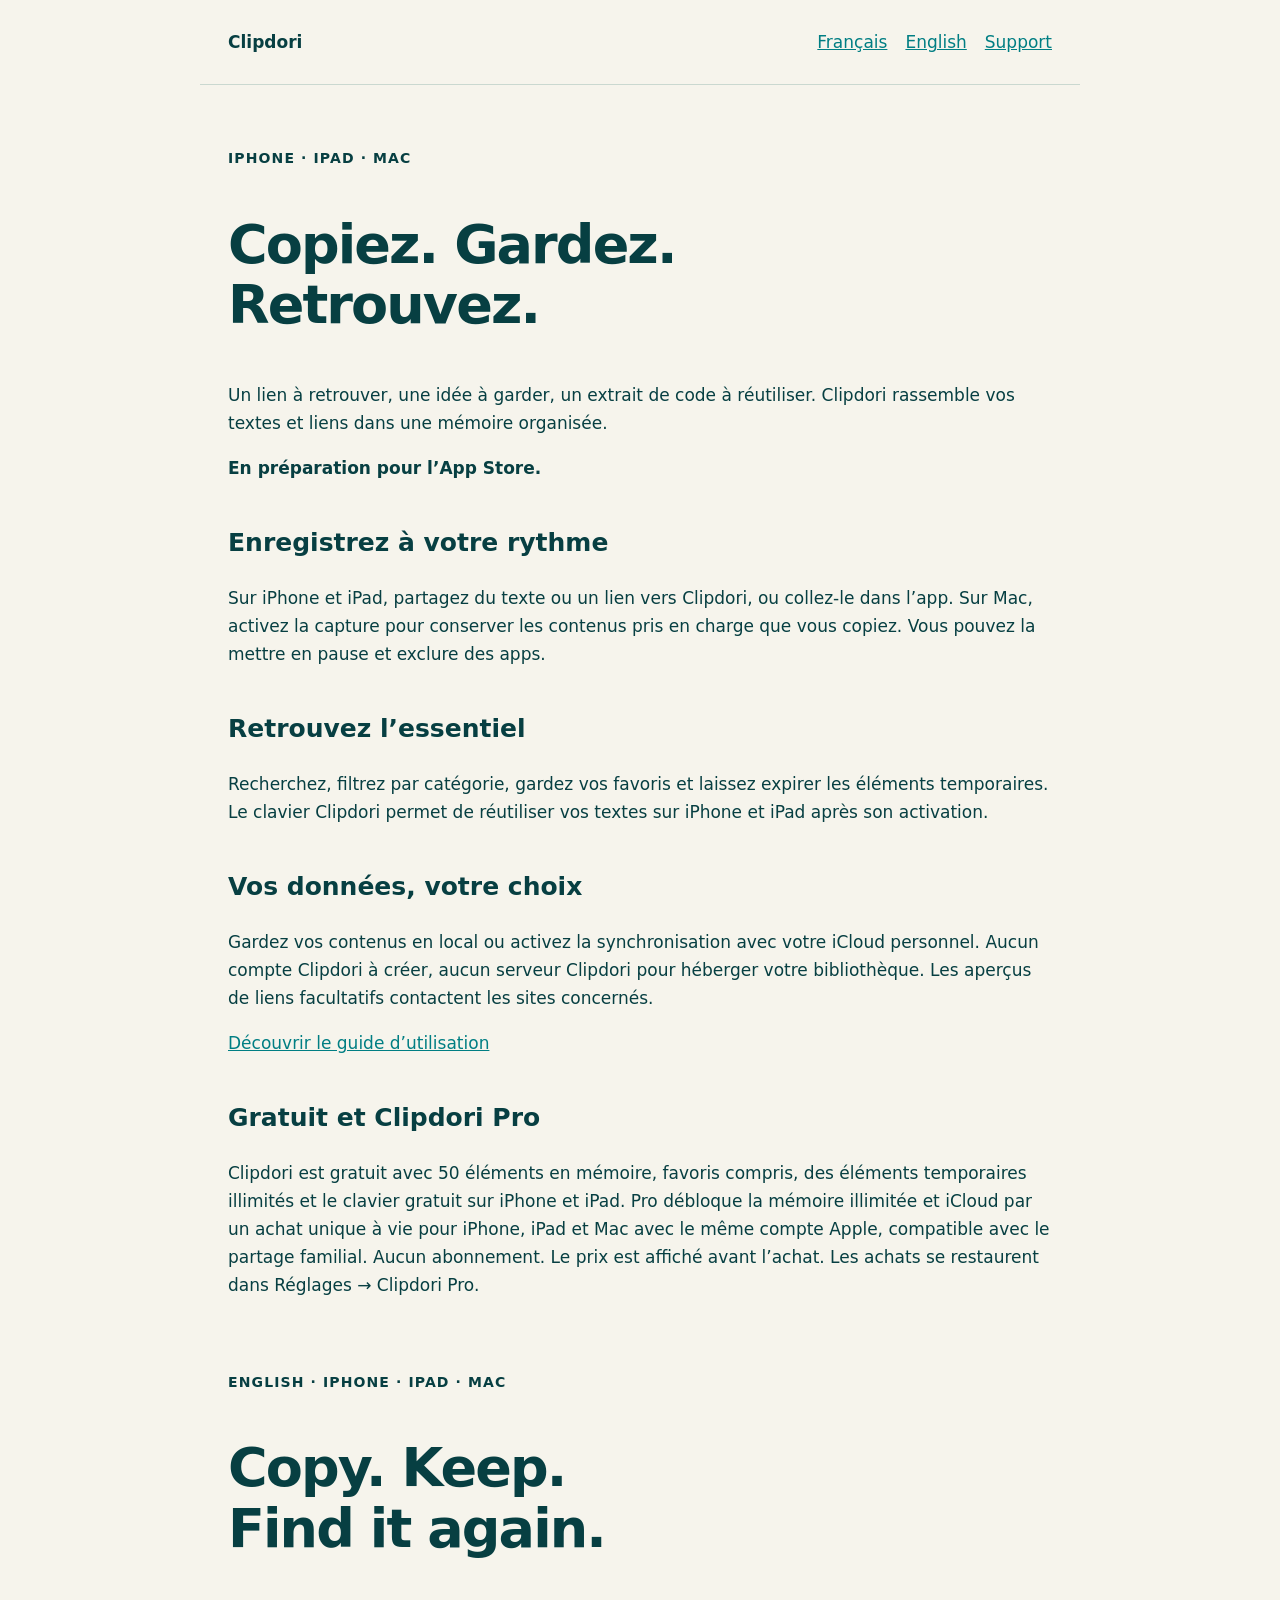
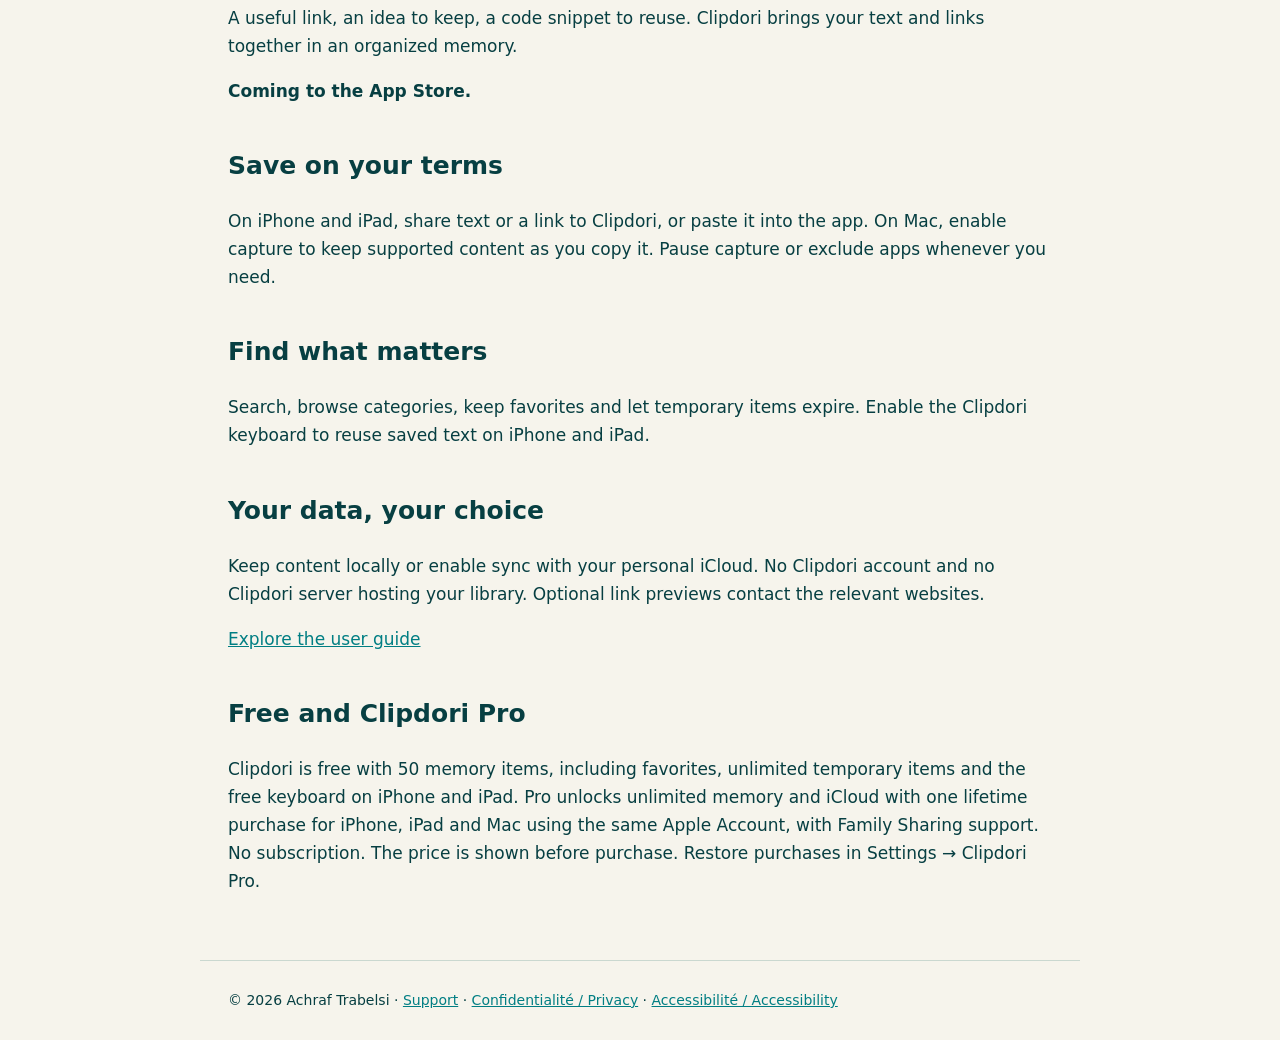
==== index.html @ 04839465 "Publish Clipdori website: home, support, privacy and accessibility pages" ====
<!doctype html>
<html lang="fr">
<meta charset="utf-8"><meta name="viewport" content="width=device-width,initial-scale=1">
<meta name="description" content="Clipdori : gardez vos textes, liens et extraits de code sur iPhone, iPad et Mac. Stockage local et synchronisation iCloud facultative.">
<title>Clipdori — Copiez. Gardez. Retrouvez.</title><link rel="stylesheet" href="style.css">
<header><strong>Clipdori</strong><nav><a href="#fr">Français</a><a href="#en">English</a><a href="support.html">Support</a></nav></header>
<main>
<article id="fr" lang="fr"><p class="language">iPhone · iPad · Mac</p><h1>Copiez. Gardez.<br>Retrouvez.</h1>
<p>Un lien à retrouver, une idée à garder, un extrait de code à réutiliser. Clipdori rassemble vos textes et liens dans une mémoire organisée.</p>
<p><strong>En préparation pour l’App Store.</strong></p>
<h2>Enregistrez à votre rythme</h2><p>Sur iPhone et iPad, partagez du texte ou un lien vers Clipdori, ou collez-le dans l’app. Sur Mac, activez la capture pour conserver les contenus pris en charge que vous copiez. Vous pouvez la mettre en pause et exclure des apps.</p>
<h2>Retrouvez l’essentiel</h2><p>Recherchez, filtrez par catégorie, gardez vos favoris et laissez expirer les éléments temporaires. Le clavier Clipdori permet de réutiliser vos textes sur iPhone et iPad après son activation.</p>
<h2>Vos données, votre choix</h2><p>Gardez vos contenus en local ou activez la synchronisation avec votre iCloud personnel. Aucun compte Clipdori à créer, aucun serveur Clipdori pour héberger votre bibliothèque. Les aperçus de liens facultatifs contactent les sites concernés.</p>
<p><a href="support.html#fr">Découvrir le guide d’utilisation</a></p><h2>Gratuit et Clipdori Pro</h2><p>Clipdori est gratuit avec 50 éléments en mémoire, favoris compris, des éléments temporaires illimités et le clavier gratuit sur iPhone et iPad. Pro débloque la mémoire illimitée et iCloud par un achat unique à vie pour iPhone, iPad et Mac avec le même compte Apple, compatible avec le partage familial. Aucun abonnement. Le prix est affiché avant l’achat. Les achats se restaurent dans Réglages → Clipdori Pro.</p>
</article>
<article id="en" lang="en"><p class="language">English · iPhone · iPad · Mac</p><h1>Copy. Keep.<br>Find it again.</h1>
<p>A useful link, an idea to keep, a code snippet to reuse. Clipdori brings your text and links together in an organized memory.</p><p><strong>Coming to the App Store.</strong></p>
<h2>Save on your terms</h2><p>On iPhone and iPad, share text or a link to Clipdori, or paste it into the app. On Mac, enable capture to keep supported content as you copy it. Pause capture or exclude apps whenever you need.</p>
<h2>Find what matters</h2><p>Search, browse categories, keep favorites and let temporary items expire. Enable the Clipdori keyboard to reuse saved text on iPhone and iPad.</p>
<h2>Your data, your choice</h2><p>Keep content locally or enable sync with your personal iCloud. No Clipdori account and no Clipdori server hosting your library. Optional link previews contact the relevant websites.</p><p><a href="support.html#en">Explore the user guide</a></p><h2>Free and Clipdori Pro</h2><p>Clipdori is free with 50 memory items, including favorites, unlimited temporary items and the free keyboard on iPhone and iPad. Pro unlocks unlimited memory and iCloud with one lifetime purchase for iPhone, iPad and Mac using the same Apple Account, with Family Sharing support. No subscription. The price is shown before purchase. Restore purchases in Settings → Clipdori Pro.</p>
</article>
</main><footer>© 2026 Achraf Trabelsi · <a href="support.html">Support</a> · <a href="privacy.html">Confidentialité / Privacy</a> · <a href="accessibility.html">Accessibilité / Accessibility</a></footer>
</html>
---- style.css ----
:root{color-scheme:light}*{box-sizing:border-box}body{margin:0;background:#f6f4ec;color:#073f42;font:17px/1.65 -apple-system,BlinkMacSystemFont,system-ui,sans-serif}main,header,footer{max-width:880px;margin:auto;padding:28px}header{display:flex;justify-content:space-between;gap:20px;border-bottom:1px solid #cad8d0}a{color:#007e83}nav{display:flex;gap:18px;flex-wrap:wrap}h1{font-size:clamp(32px,6vw,54px);line-height:1.12;letter-spacing:-.035em}h2{font-size:25px;margin-top:40px}h3{font-size:19px}article{padding:20px 0}aside{border-left:4px solid #d79b35;padding:16px;background:#fff1d5}footer{font-size:14px;border-top:1px solid #cad8d0}details{padding:18px 0;border-bottom:1px solid #cad8d0}summary{cursor:pointer;font-weight:600}code{overflow-wrap:anywhere}.language{font-size:14px;font-weight:600;letter-spacing:.08em;text-transform:uppercase}

a:focus-visible,summary:focus-visible{outline:3px solid #007e83;outline-offset:5px}a{overflow-wrap:anywhere}@media(max-width:520px){header{flex-direction:column}main,header,footer{padding:20px}}
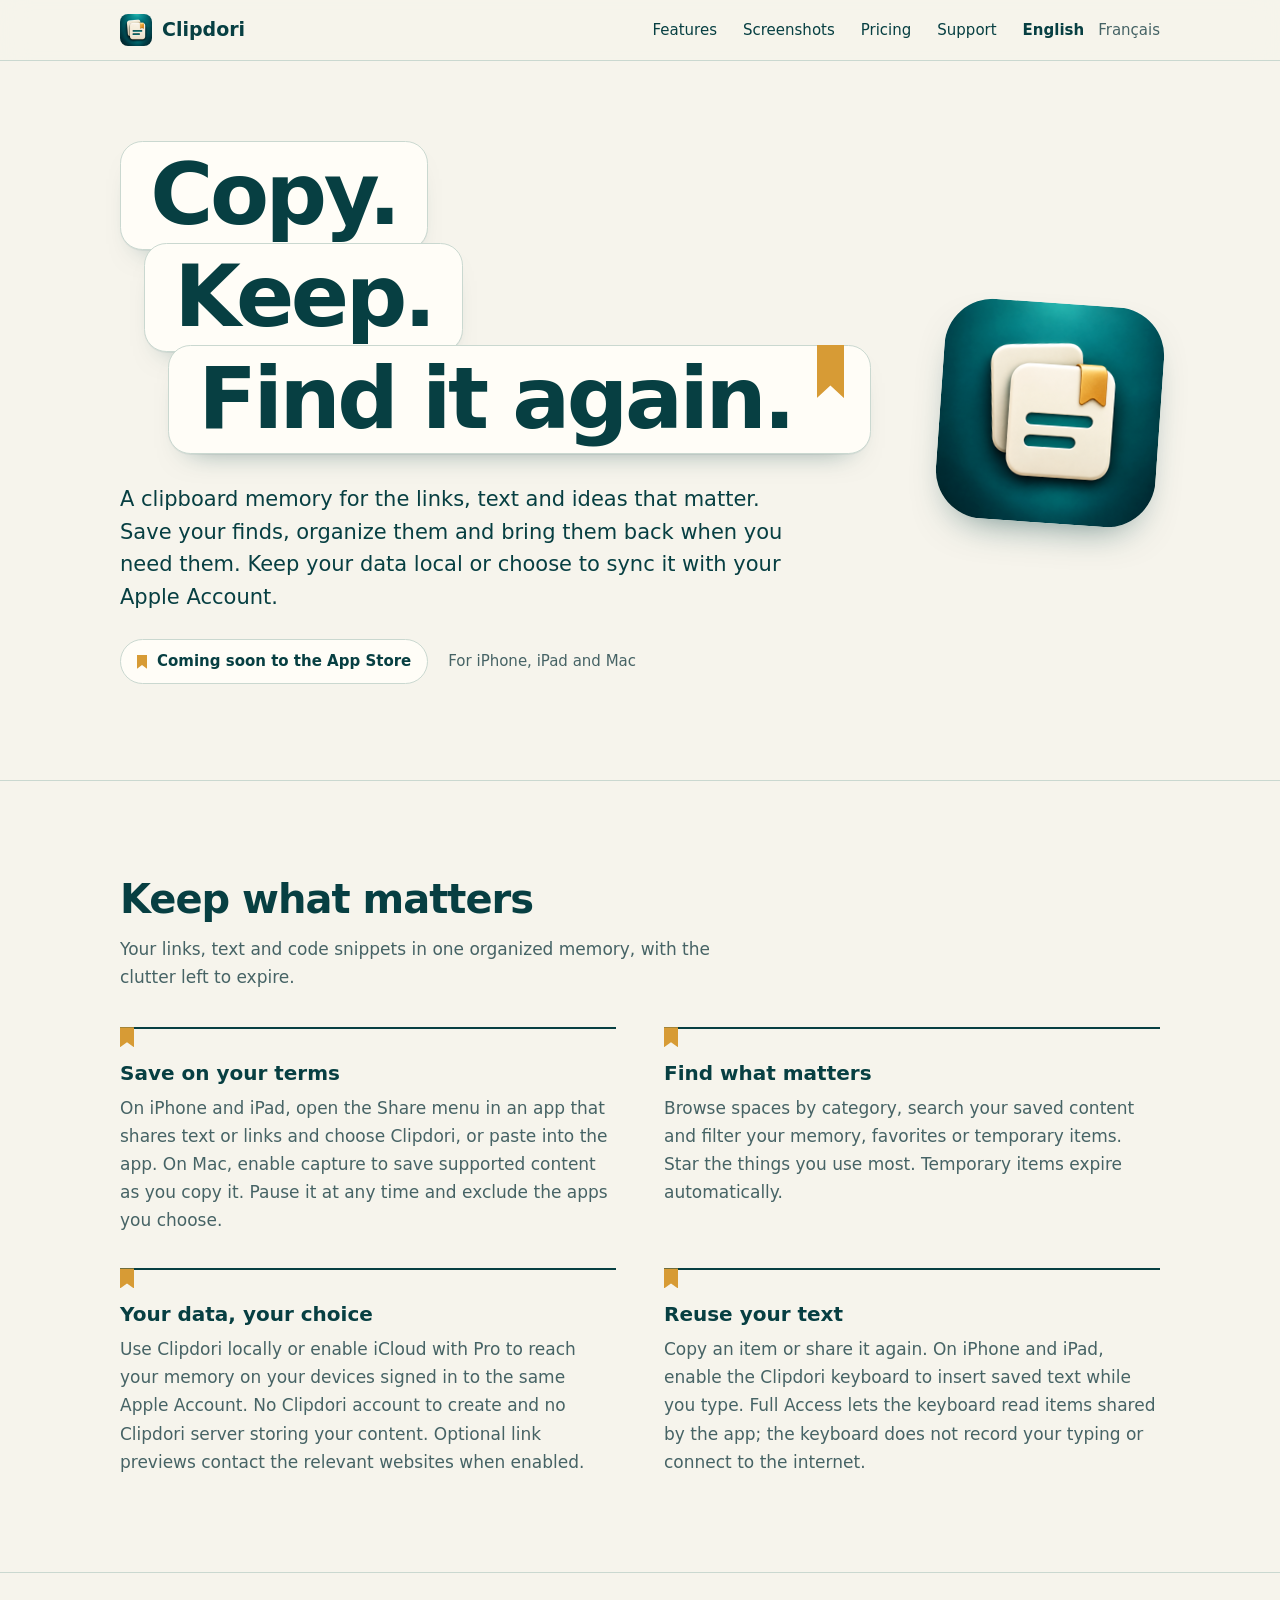
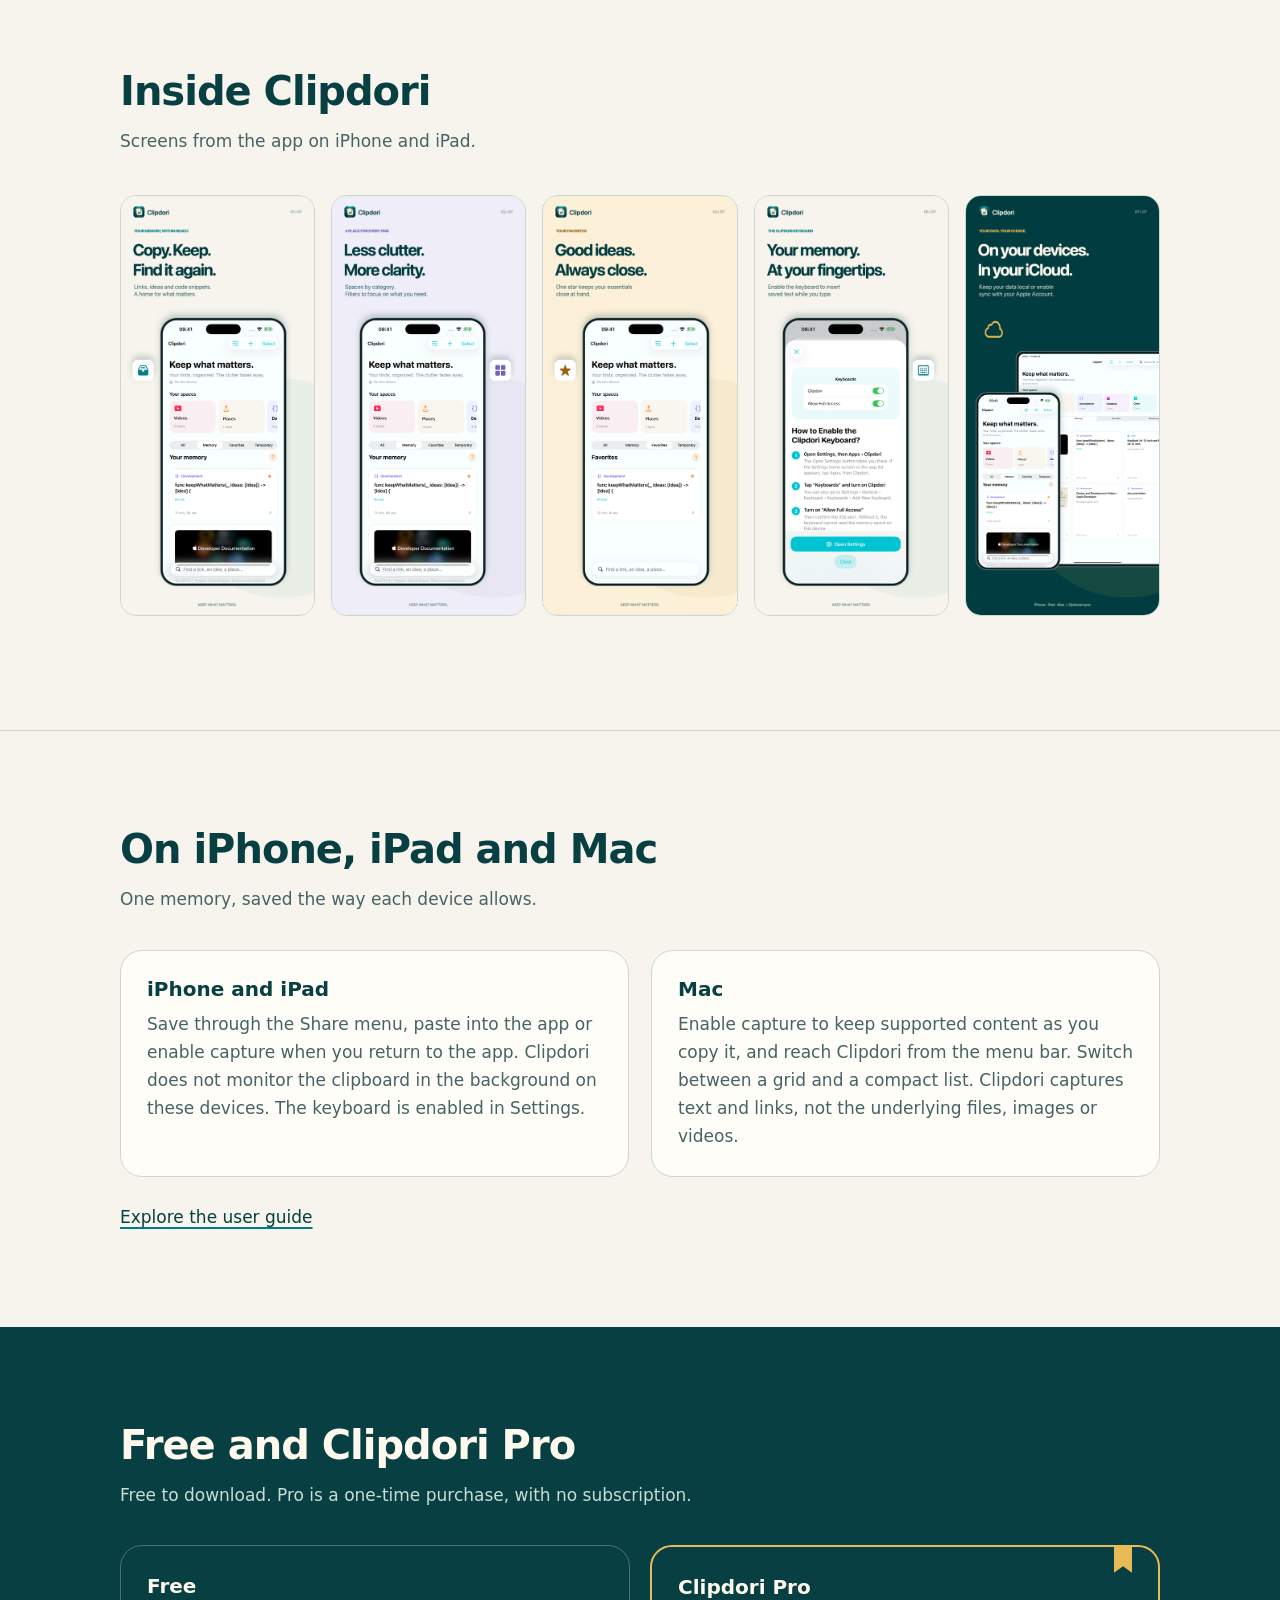
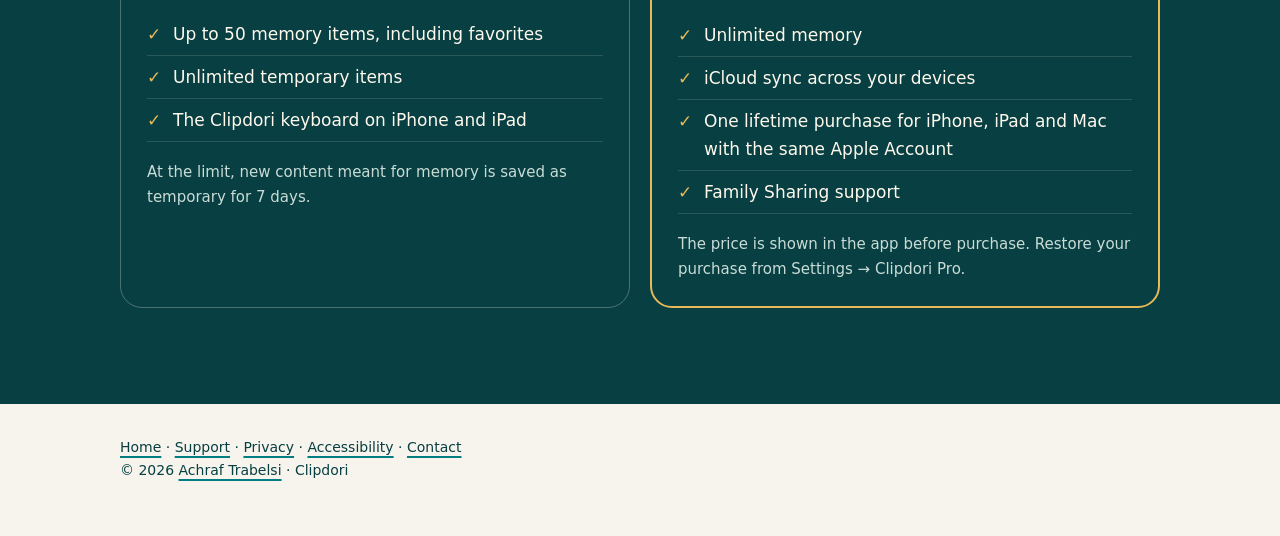
==== commit a02ed552: "feat: modern bilingual home page and shared footer Co-Authored-By: Claude Opus 5.5 <noreply@anthropi" ====
--- a/index.html
+++ b/index.html
@@ -1,23 +1,149 @@
 <!doctype html>
-<html lang="fr">
-<meta charset="utf-8"><meta name="viewport" content="width=device-width,initial-scale=1">
-<meta name="description" content="Clipdori : gardez vos textes, liens et extraits de code sur iPhone, iPad et Mac. Stockage local et synchronisation iCloud facultative.">
-<title>Clipdori — Copiez. Gardez. Retrouvez.</title><link rel="stylesheet" href="style.css">
-<header><strong>Clipdori</strong><nav><a href="#fr">Français</a><a href="#en">English</a><a href="support.html">Support</a></nav></header>
-<main>
-<article id="fr" lang="fr"><p class="language">iPhone · iPad · Mac</p><h1>Copiez. Gardez.<br>Retrouvez.</h1>
-<p>Un lien à retrouver, une idée à garder, un extrait de code à réutiliser. Clipdori rassemble vos textes et liens dans une mémoire organisée.</p>
-<p><strong>En préparation pour l’App Store.</strong></p>
-<h2>Enregistrez à votre rythme</h2><p>Sur iPhone et iPad, partagez du texte ou un lien vers Clipdori, ou collez-le dans l’app. Sur Mac, activez la capture pour conserver les contenus pris en charge que vous copiez. Vous pouvez la mettre en pause et exclure des apps.</p>
-<h2>Retrouvez l’essentiel</h2><p>Recherchez, filtrez par catégorie, gardez vos favoris et laissez expirer les éléments temporaires. Le clavier Clipdori permet de réutiliser vos textes sur iPhone et iPad après son activation.</p>
-<h2>Vos données, votre choix</h2><p>Gardez vos contenus en local ou activez la synchronisation avec votre iCloud personnel. Aucun compte Clipdori à créer, aucun serveur Clipdori pour héberger votre bibliothèque. Les aperçus de liens facultatifs contactent les sites concernés.</p>
-<p><a href="support.html#fr">Découvrir le guide d’utilisation</a></p><h2>Gratuit et Clipdori Pro</h2><p>Clipdori est gratuit avec 50 éléments en mémoire, favoris compris, des éléments temporaires illimités et le clavier gratuit sur iPhone et iPad. Pro débloque la mémoire illimitée et iCloud par un achat unique à vie pour iPhone, iPad et Mac avec le même compte Apple, compatible avec le partage familial. Aucun abonnement. Le prix est affiché avant l’achat. Les achats se restaurent dans Réglages → Clipdori Pro.</p>
-</article>
-<article id="en" lang="en"><p class="language">English · iPhone · iPad · Mac</p><h1>Copy. Keep.<br>Find it again.</h1>
-<p>A useful link, an idea to keep, a code snippet to reuse. Clipdori brings your text and links together in an organized memory.</p><p><strong>Coming to the App Store.</strong></p>
-<h2>Save on your terms</h2><p>On iPhone and iPad, share text or a link to Clipdori, or paste it into the app. On Mac, enable capture to keep supported content as you copy it. Pause capture or exclude apps whenever you need.</p>
-<h2>Find what matters</h2><p>Search, browse categories, keep favorites and let temporary items expire. Enable the Clipdori keyboard to reuse saved text on iPhone and iPad.</p>
-<h2>Your data, your choice</h2><p>Keep content locally or enable sync with your personal iCloud. No Clipdori account and no Clipdori server hosting your library. Optional link previews contact the relevant websites.</p><p><a href="support.html#en">Explore the user guide</a></p><h2>Free and Clipdori Pro</h2><p>Clipdori is free with 50 memory items, including favorites, unlimited temporary items and the free keyboard on iPhone and iPad. Pro unlocks unlimited memory and iCloud with one lifetime purchase for iPhone, iPad and Mac using the same Apple Account, with Family Sharing support. No subscription. The price is shown before purchase. Restore purchases in Settings → Clipdori Pro.</p>
-</article>
-</main><footer>© 2026 Achraf Trabelsi · <a href="support.html">Support</a> · <a href="privacy.html">Confidentialité / Privacy</a> · <a href="accessibility.html">Accessibilité / Accessibility</a></footer>
+<html lang="en">
+<head>
+<meta charset="utf-8">
+<meta name="viewport" content="width=device-width,initial-scale=1">
+<title>Clipdori — Copy. Keep. Find it again.</title>
+<meta name="description" content="Clipdori keeps your text, links and code snippets on iPhone, iPad and Mac. Stored on your device, with optional iCloud sync. Coming soon to the App Store.">
+<meta property="og:title" content="Clipdori — Copy. Keep. Find it again.">
+<meta property="og:description" content="A clipboard memory for the links, text and ideas that matter, on iPhone, iPad and Mac.">
+<meta property="og:type" content="website">
+<meta property="og:image" content="https://trabelsiachraf.com/clipdori-site/assets/icon.png">
+<link rel="canonical" href="https://trabelsiachraf.com/clipdori-site/">
+<link rel="alternate" hreflang="en" href="https://trabelsiachraf.com/clipdori-site/">
+<link rel="alternate" hreflang="fr" href="https://trabelsiachraf.com/clipdori-site/fr/">
+<link rel="alternate" hreflang="x-default" href="https://trabelsiachraf.com/clipdori-site/">
+<link rel="icon" type="image/png" href="assets/icon.png">
+<link rel="apple-touch-icon" href="assets/icon.png">
+<link rel="stylesheet" href="style.css">
+</head>
+<body class="home">
+<a class="skip" href="#main">Skip to content</a>
+
+<header class="topbar">
+  <div class="wrap bar">
+    <a class="brand" href="https://trabelsiachraf.com/clipdori-site/"><img src="assets/icon.png" alt="" width="32" height="32">Clipdori</a>
+    <nav class="sections" aria-label="Sections">
+      <a href="#features">Features</a>
+      <a href="#screenshots">Screenshots</a>
+      <a href="#pricing">Pricing</a>
+      <a href="https://trabelsiachraf.com/clipdori-site/support.html#en">Support</a>
+    </nav>
+    <nav class="lang" aria-label="Language">
+      <a href="https://trabelsiachraf.com/clipdori-site/" hreflang="en" lang="en" aria-current="page">English</a>
+      <a href="https://trabelsiachraf.com/clipdori-site/fr/" hreflang="fr" lang="fr">Français</a>
+    </nav>
+  </div>
+</header>
+
+<main id="main">
+<section class="hero">
+  <div class="wrap">
+    <img class="hero-icon" src="assets/icon.png" alt="Clipdori app icon" width="256" height="256">
+    <div>
+      <h1><span>Copy.</span> <span>Keep.</span> <span>Find it again.</span></h1>
+      <p class="lead">A clipboard memory for the links, text and ideas that matter. Save your finds, organize them and bring them back when you need them. Keep your data local or choose to sync it with your Apple Account.</p>
+      <div class="cta">
+        <p class="soon">Coming soon to the App Store</p>
+        <p class="devices">For iPhone, iPad and Mac</p>
+      </div>
+    </div>
+  </div>
+</section>
+
+<section class="band" id="features" aria-labelledby="features-title">
+  <div class="wrap">
+    <h2 id="features-title">Keep what matters</h2>
+    <p class="intro">Your links, text and code snippets in one organized memory, with the clutter left to expire.</p>
+    <ul class="features">
+      <li>
+        <h3>Save on your terms</h3>
+        <p>On iPhone and iPad, open the Share menu in an app that shares text or links and choose Clipdori, or paste into the app. On Mac, enable capture to save supported content as you copy it. Pause it at any time and exclude the apps you choose.</p>
+      </li>
+      <li>
+        <h3>Find what matters</h3>
+        <p>Browse spaces by category, search your saved content and filter your memory, favorites or temporary items. Star the things you use most. Temporary items expire automatically.</p>
+      </li>
+      <li>
+        <h3>Your data, your choice</h3>
+        <p>Use Clipdori locally or enable iCloud with Pro to reach your memory on your devices signed in to the same Apple Account. No Clipdori account to create and no Clipdori server storing your content. Optional link previews contact the relevant websites when enabled.</p>
+      </li>
+      <li>
+        <h3>Reuse your text</h3>
+        <p>Copy an item or share it again. On iPhone and iPad, enable the Clipdori keyboard to insert saved text while you type. Full Access lets the keyboard read items shared by the app; the keyboard does not record your typing or connect to the internet.</p>
+      </li>
+    </ul>
+  </div>
+</section>
+
+<section class="band" id="screenshots" aria-labelledby="screenshots-title">
+  <div class="wrap">
+    <h2 id="screenshots-title">Inside Clipdori</h2>
+    <p class="intro">Screens from the app on iPhone and iPad.</p>
+  </div>
+  <ul class="shots" tabindex="0" aria-label="Screenshots, scroll sideways">
+    <li><img src="assets/en/01-keep.png" width="480" height="1043" alt="“Copy. Keep. Find it again.” Clipdori on iPhone: your spaces by category and your memory with a saved code snippet."></li>
+    <li><img src="assets/en/02-organize.png" width="480" height="1043" loading="lazy" alt="“Less clutter. More clarity.” Spaces by category and the All, Memory, Favorites and Temporary filters."></li>
+    <li><img src="assets/en/03-favorites.png" width="480" height="1043" loading="lazy" alt="“Good ideas. Always close.” The Favorites filter showing a starred code snippet."></li>
+    <li><img src="assets/en/06-keyboard.png" width="480" height="1043" loading="lazy" alt="“Your memory. At your fingertips.” The in-app guide to enable the Clipdori keyboard in three steps."></li>
+    <li><img src="assets/en/07-icloud.png" width="480" height="1043" loading="lazy" alt="“On your devices. In your iCloud.” Clipdori on iPhone and iPad; keep your data local or enable sync with your Apple Account."></li>
+  </ul>
+</section>
+
+<section class="band" id="platforms" aria-labelledby="platforms-title">
+  <div class="wrap">
+    <h2 id="platforms-title">On iPhone, iPad and Mac</h2>
+    <p class="intro">One memory, saved the way each device allows.</p>
+    <div class="platforms">
+      <div class="platform">
+        <h3>iPhone and iPad</h3>
+        <p>Save through the Share menu, paste into the app or enable capture when you return to the app. Clipdori does not monitor the clipboard in the background on these devices. The keyboard is enabled in Settings.</p>
+      </div>
+      <div class="platform">
+        <h3>Mac</h3>
+        <p>Enable capture to keep supported content as you copy it, and reach Clipdori from the menu bar. Switch between a grid and a compact list. Clipdori captures text and links, not the underlying files, images or videos.</p>
+      </div>
+    </div>
+    <p class="guide"><a href="https://trabelsiachraf.com/clipdori-site/support.html#en">Explore the user guide</a></p>
+  </div>
+</section>
+
+<section class="band pricing" id="pricing" aria-labelledby="pricing-title">
+  <div class="wrap">
+    <h2 id="pricing-title">Free and Clipdori Pro</h2>
+    <p class="intro">Free to download. Pro is a one-time purchase, with no subscription.</p>
+    <div class="plans">
+      <div class="plan">
+        <h3>Free</h3>
+        <ul>
+          <li>Up to 50 memory items, including favorites</li>
+          <li>Unlimited temporary items</li>
+          <li>The Clipdori keyboard on iPhone and iPad</li>
+        </ul>
+        <p class="note">At the limit, new content meant for memory is saved as temporary for 7 days.</p>
+      </div>
+      <div class="plan pro">
+        <h3>Clipdori Pro</h3>
+        <ul>
+          <li>Unlimited memory</li>
+          <li>iCloud sync across your devices</li>
+          <li>One lifetime purchase for iPhone, iPad and Mac with the same Apple Account</li>
+          <li>Family Sharing support</li>
+        </ul>
+        <p class="note">The price is shown in the app before purchase. Restore your purchase from Settings → Clipdori Pro.</p>
+      </div>
+    </div>
+  </div>
+</section>
+</main>
+
+<footer class="site-footer">
+  <a href="https://trabelsiachraf.com/clipdori-site/">Home</a> ·
+  <a href="https://trabelsiachraf.com/clipdori-site/support.html">Support</a> ·
+  <a href="https://trabelsiachraf.com/clipdori-site/privacy.html">Privacy</a> ·
+  <a href="https://trabelsiachraf.com/clipdori-site/accessibility.html">Accessibility</a> ·
+  <a href="mailto:trabelsiachraf.devapps@gmail.com">Contact</a>
+  <p>© 2026 <a href="https://trabelsiachraf.com/">Achraf Trabelsi</a> · Clipdori</p>
+</footer>
+</body>
 </html>
--- a/style.css
+++ b/style.css
@@ -1,3 +1,98 @@
 :root{color-scheme:light}*{box-sizing:border-box}body{margin:0;background:#f6f4ec;color:#073f42;font:17px/1.65 -apple-system,BlinkMacSystemFont,system-ui,sans-serif}main,header,footer{max-width:880px;margin:auto;padding:28px}header{display:flex;justify-content:space-between;gap:20px;border-bottom:1px solid #cad8d0}a{color:#007e83}nav{display:flex;gap:18px;flex-wrap:wrap}h1{font-size:clamp(32px,6vw,54px);line-height:1.12;letter-spacing:-.035em}h2{font-size:25px;margin-top:40px}h3{font-size:19px}article{padding:20px 0}aside{border-left:4px solid #d79b35;padding:16px;background:#fff1d5}footer{font-size:14px;border-top:1px solid #cad8d0}details{padding:18px 0;border-bottom:1px solid #cad8d0}summary{cursor:pointer;font-weight:600}code{overflow-wrap:anywhere}.language{font-size:14px;font-weight:600;letter-spacing:.08em;text-transform:uppercase}
 
 a:focus-visible,summary:focus-visible{outline:3px solid #007e83;outline-offset:5px}a{overflow-wrap:anywhere}@media(max-width:520px){header{flex-direction:column}main,header,footer{padding:20px}}
+
+/* Shared footer (home and sub-pages) */
+.site-footer a{color:#073f42;text-decoration-color:#007e83;text-underline-offset:3px}
+.site-footer p{margin:10px 0 0}
+
+/* Home page (body.home) — palette: ivory #F6F4EC, ink #073F42, turquoise #007E83, gold #D79B35 */
+.home{--ivory:#f6f4ec;--paper:#fffdf7;--ink:#073f42;--teal:#007e83;--gold:#d79b35;--gold-lit:#e8b957;--cream:#fff9ed;--muted:#466365;--line:#cad8d0;--round:ui-rounded,"SF Pro Rounded",-apple-system,BlinkMacSystemFont,system-ui,sans-serif}
+.home a{color:var(--ink);text-decoration-color:var(--teal);text-decoration-thickness:2px;text-underline-offset:4px}
+.home .wrap{max-width:1080px;margin:0 auto;padding:0 20px}
+.home .skip{position:absolute;left:12px;top:-60px;z-index:20;background:var(--ink);color:var(--cream);padding:10px 16px;border-radius:10px}
+.home .skip:focus{top:12px}
+.home h1,.home h2,.home h3{font-family:var(--round);color:var(--ink)}
+.home h2{font-size:clamp(28px,5vw,40px);line-height:1.1;letter-spacing:-.025em;margin:0 0 14px}
+.home h3{font-size:20px;line-height:1.25;margin:0 0 8px}
+.home p{margin:0 0 14px}
+.home .intro{color:var(--muted);max-width:36em;margin-bottom:36px}
+
+/* Header */
+.home .topbar{position:sticky;top:0;z-index:10;display:block;max-width:none;margin:0;padding:0;border-bottom:1px solid var(--line);background:rgba(246,244,236,.9);-webkit-backdrop-filter:saturate(160%) blur(14px);backdrop-filter:saturate(160%) blur(14px)}
+.home .bar{display:flex;align-items:center;justify-content:space-between;gap:16px;height:60px}
+.home .brand{display:flex;align-items:center;gap:10px;font-family:var(--round);font-weight:700;font-size:19px;text-decoration:none}
+.home .brand img{border-radius:8px}
+.home .sections{display:none;gap:26px;font-size:15px}
+.home .sections a,.home .lang a{text-decoration:none}
+.home .sections a:hover,.home .lang a:hover{text-decoration:underline}
+.home .lang{display:flex;gap:14px;font-size:15px}
+.home .lang a{color:var(--muted)}
+.home .lang a[aria-current]{color:var(--ink);font-weight:700}
+@media(min-width:760px){.home .sections{display:flex;margin-inline-start:auto;margin-inline-end:10px}}
+
+/* Hero: the headline as stacked clipboard cards, the last one bookmarked in gold like the icon */
+.home main{max-width:none;margin:0;padding:0}
+.home .hero{padding:48px 0 64px}
+.home .hero .wrap{display:grid;gap:28px;align-items:center}
+.home .hero-icon{width:72px;height:72px;border-radius:22%;box-shadow:0 18px 40px -22px rgba(7,63,66,.7)}
+.home h1{font-size:clamp(38px,10.5vw,86px);line-height:1;letter-spacing:-.04em;font-weight:800;margin:0 0 30px}
+.home h1 span{display:block;width:max-content;max-width:100%;position:relative;background:var(--paper);border:1px solid var(--line);border-radius:.26em;padding:.1em .34em .14em;box-shadow:0 1px 0 rgba(7,63,66,.06),0 16px 30px -22px rgba(7,63,66,.55);animation:settle .5s cubic-bezier(.2,.8,.2,1) both}
+.home h1 span+span{margin-top:-.08em}
+.home h1 span:nth-child(2){margin-inline-start:.28em;animation-delay:.09s}
+.home h1 span:nth-child(3){margin-inline-start:.56em;padding-inline-end:.9em;animation-delay:.18s}
+.home h1 span:nth-child(3)::after{content:"";position:absolute;top:-1px;inset-inline-end:.3em;width:.32em;height:.62em;background:var(--gold);clip-path:polygon(0 0,100% 0,100% 100%,50% 76%,0 100%)}
+@keyframes settle{from{opacity:0;transform:translateY(-14px) rotate(-1.5deg)}to{opacity:1;transform:none}}
+@media(prefers-reduced-motion:reduce){.home h1 span{animation:none}}
+.home .lead{font-size:clamp(18px,2.2vw,21px);line-height:1.55;max-width:32em;margin-bottom:26px}
+.home .cta{display:flex;flex-wrap:wrap;align-items:center;gap:12px 20px}
+.home .soon{display:inline-flex;align-items:center;gap:10px;margin:0;padding:9px 16px;border-radius:999px;background:var(--paper);border:1px solid var(--line);font-weight:650;font-size:15px}
+.home .soon::before{content:"";width:10px;height:14px;background:var(--gold);clip-path:polygon(0 0,100% 0,100% 100%,50% 74%,0 100%)}
+.home .devices{margin:0;color:var(--muted);font-size:15px}
+@media(min-width:860px){
+  .home .hero{padding:80px 0 96px}
+  .home .hero .wrap{grid-template-columns:1fr auto;gap:56px}
+  .home .hero-icon{order:2;width:220px;height:220px;transform:rotate(4deg)}
+}
+
+/* Features */
+.home .band{padding:64px 0;border-top:1px solid var(--line)}
+.home .features{list-style:none;margin:0;padding:0;display:grid;gap:34px 48px}
+.home .features li{position:relative;padding-top:22px;border-top:2px solid var(--ink)}
+.home .features li::before{content:"";position:absolute;top:-2px;inset-inline-start:0;width:14px;height:20px;background:var(--gold);clip-path:polygon(0 0,100% 0,100% 100%,50% 76%,0 100%)}
+.home .features h3{margin-top:10px}
+.home .features p{color:var(--muted);margin:0}
+@media(min-width:720px){.home .features{grid-template-columns:1fr 1fr}.home .band{padding:96px 0}}
+
+/* Screenshot strip */
+.home .shots{list-style:none;margin:0;padding:4px 20px 18px;display:flex;gap:16px;overflow-x:auto;scroll-snap-type:x mandatory;scroll-padding-inline:20px;max-width:1080px;margin-inline:auto}
+.home .shots li{flex:0 0 min(64vw,220px);scroll-snap-align:start}
+.home .shots img{display:block;width:100%;height:auto;border-radius:16px;border:1px solid var(--line)}
+.home .shots:focus-visible{outline:3px solid var(--teal);outline-offset:2px;border-radius:12px}
+@media(min-width:1100px){.home .shots{overflow:visible}.home .shots li{flex:1 1 0}}
+
+/* Platforms */
+.home .platforms{display:grid;gap:22px}
+.home .platform{background:var(--paper);border:1px solid var(--line);border-radius:22px;padding:26px}
+.home .platform p{color:var(--muted);margin:0}
+.home .guide{margin:26px 0 0}
+@media(min-width:720px){.home .platforms{grid-template-columns:1fr 1fr}}
+
+/* Pricing on ink */
+.home .pricing{background:var(--ink);color:var(--cream);border-top:0}
+.home .pricing h2,.home .pricing h3{color:var(--cream)}
+.home .pricing .intro{color:#c9dcd6}
+.home .plans{display:grid;gap:20px}
+.home .plan{position:relative;border:1px solid rgba(255,249,237,.28);border-radius:22px;padding:28px 26px 24px}
+.home .plan.pro{border:2px solid var(--gold-lit)}
+.home .plan.pro::after{content:"";position:absolute;top:-2px;inset-inline-end:26px;width:18px;height:28px;background:var(--gold-lit);clip-path:polygon(0 0,100% 0,100% 100%,50% 76%,0 100%)}
+.home .plan ul{list-style:none;margin:14px 0 18px;padding:0}
+.home .plan li{position:relative;padding:7px 0;padding-inline-start:26px;border-bottom:1px solid rgba(255,249,237,.14)}
+.home .plan li::before{content:"✓";position:absolute;inset-inline-start:0;color:var(--gold-lit);font-weight:700}
+.home .plan .note{color:#c9dcd6;font-size:15px;margin:0}
+.home .pricing a{color:var(--cream);text-decoration-color:var(--gold-lit)}
+.home .pricing a:focus-visible{outline-color:var(--gold-lit)}
+@media(min-width:720px){.home .plans{grid-template-columns:1fr 1fr}}
+
+/* Footer on the home page */
+.home .site-footer{max-width:1080px;padding:32px 20px 40px;border-top:0}
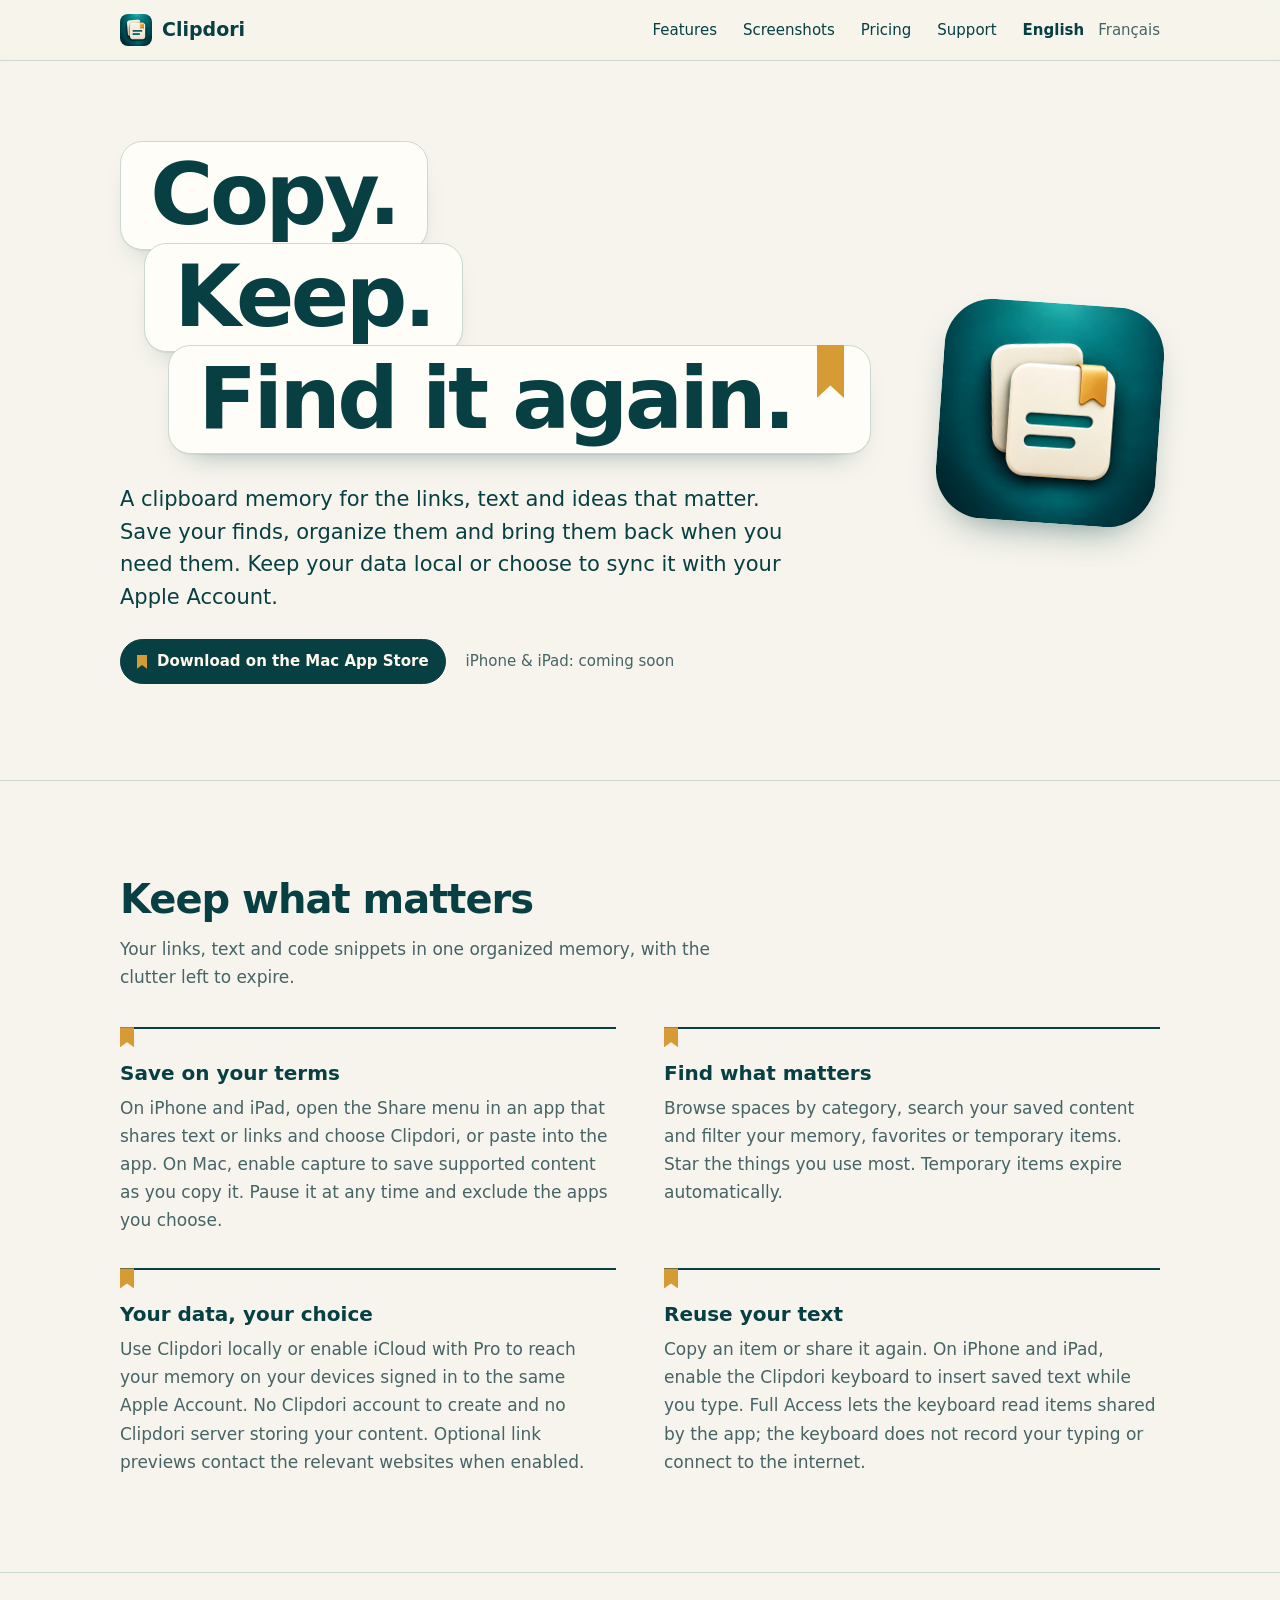
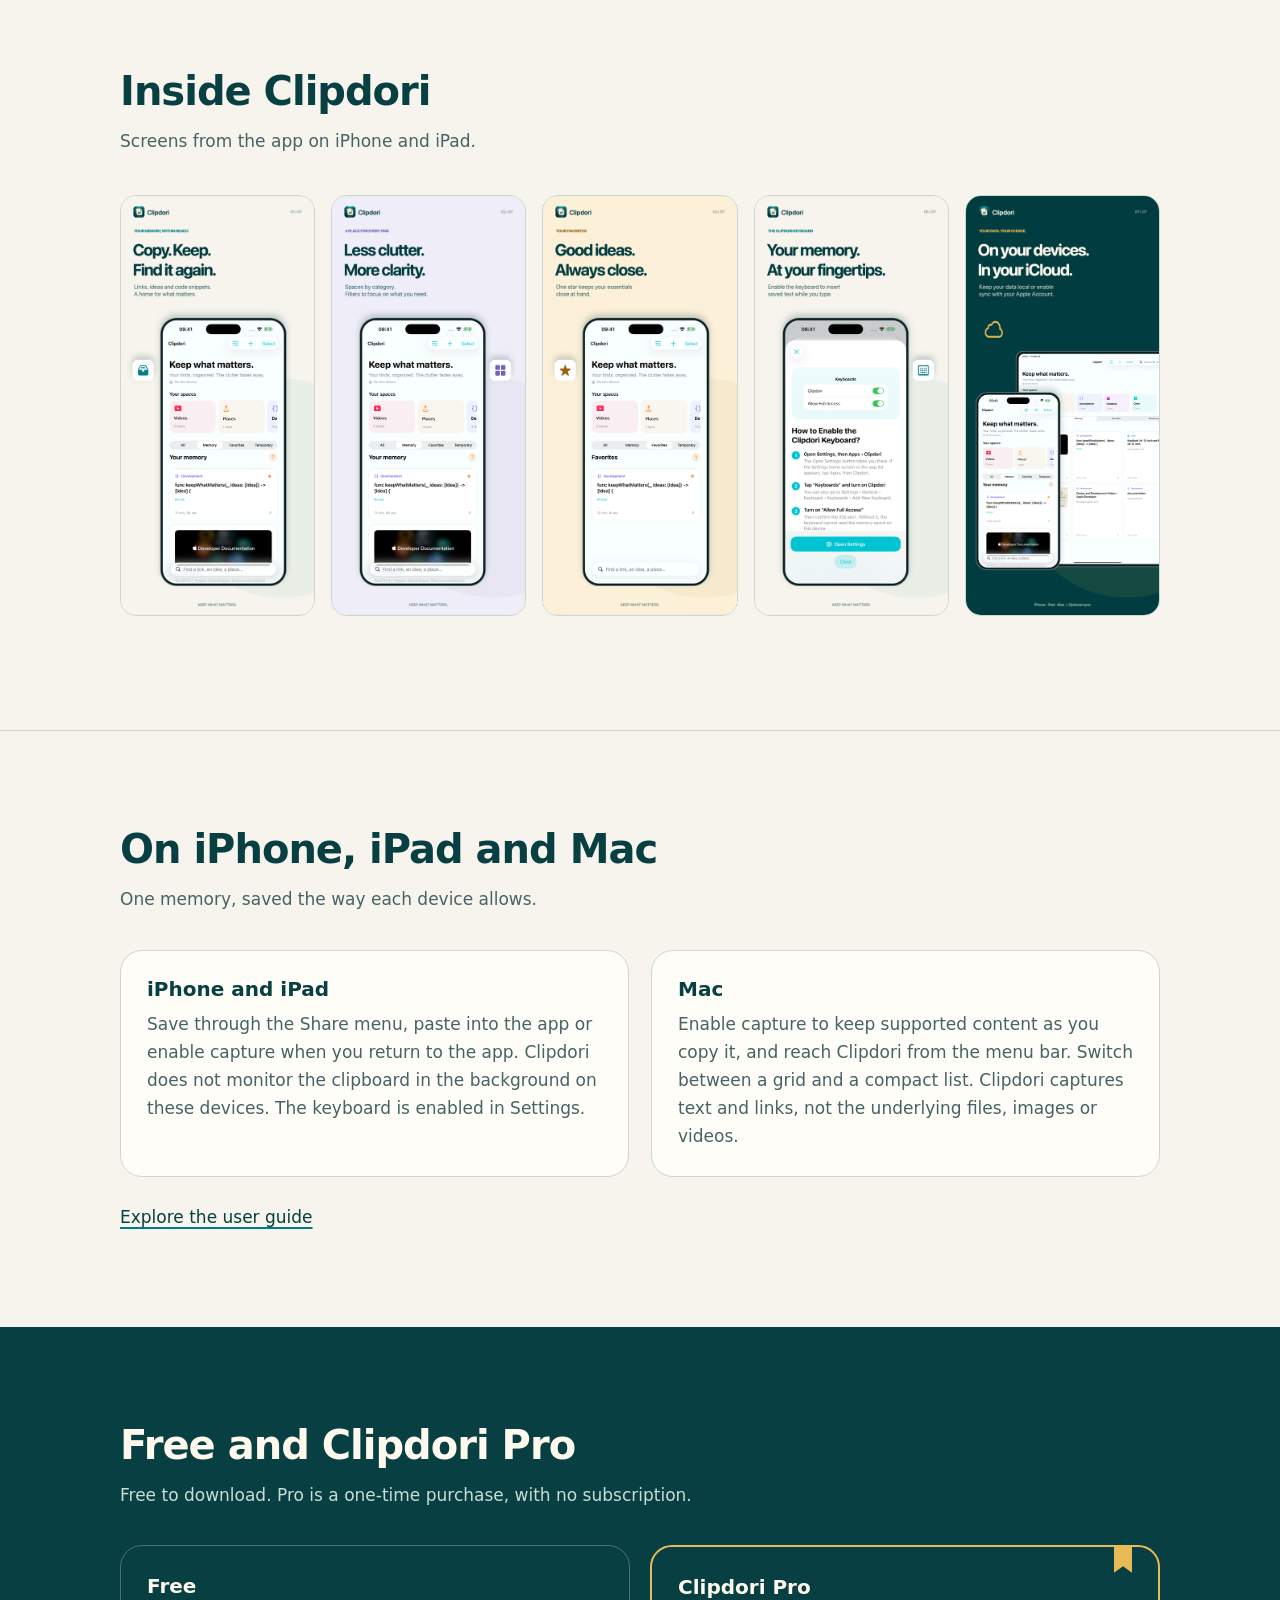
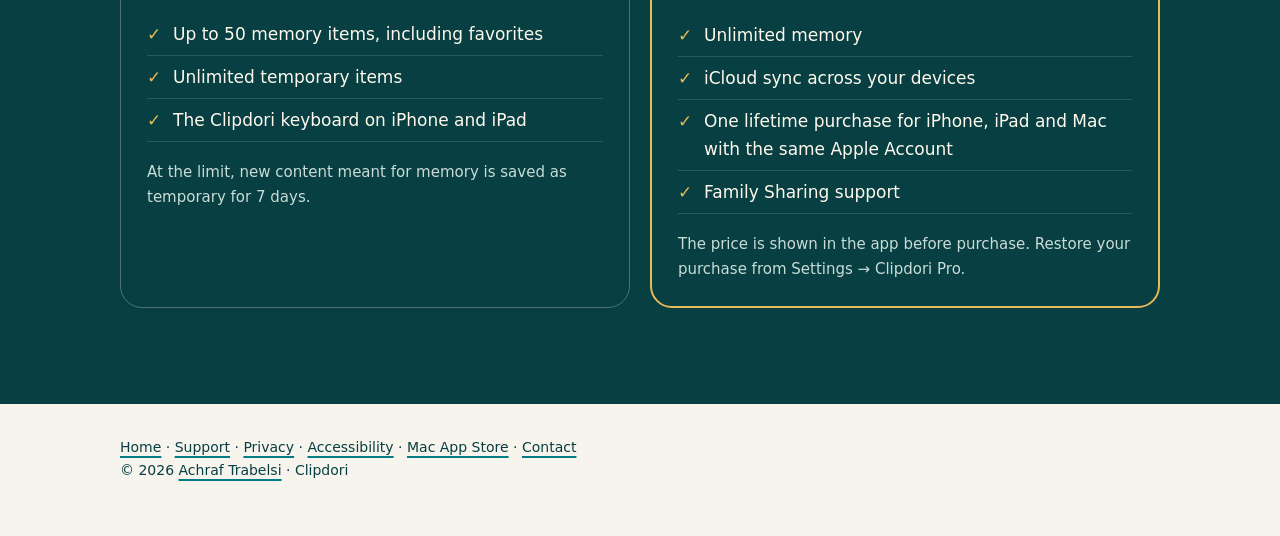
==== commit 3a2df802: "fix: Mac App Store link, footer link and sticky-header anchor offset Co-Authored-By: Claude Sonnet 5" ====
--- a/index.html
+++ b/index.html
@@ -4,7 +4,7 @@
 <meta charset="utf-8">
 <meta name="viewport" content="width=device-width,initial-scale=1">
 <title>Clipdori — Copy. Keep. Find it again.</title>
-<meta name="description" content="Clipdori keeps your text, links and code snippets on iPhone, iPad and Mac. Stored on your device, with optional iCloud sync. Coming soon to the App Store.">
+<meta name="description" content="Clipdori keeps your text, links and code snippets on iPhone, iPad and Mac. Stored on your device, with optional iCloud sync. Available on Mac; iPhone &amp; iPad coming soon.">
 <meta property="og:title" content="Clipdori — Copy. Keep. Find it again.">
 <meta property="og:description" content="A clipboard memory for the links, text and ideas that matter, on iPhone, iPad and Mac.">
 <meta property="og:type" content="website">
@@ -44,8 +44,8 @@
       <h1><span>Copy.</span> <span>Keep.</span> <span>Find it again.</span></h1>
       <p class="lead">A clipboard memory for the links, text and ideas that matter. Save your finds, organize them and bring them back when you need them. Keep your data local or choose to sync it with your Apple Account.</p>
       <div class="cta">
-        <p class="soon">Coming soon to the App Store</p>
-        <p class="devices">For iPhone, iPad and Mac</p>
+        <a class="soon" href="https://apps.apple.com/app/id6816525366">Download on the Mac App Store</a>
+        <p class="devices">iPhone &amp; iPad: coming soon</p>
       </div>
     </div>
   </div>
@@ -142,6 +142,7 @@
   <a href="https://trabelsiachraf.com/clipdori-site/support.html">Support</a> ·
   <a href="https://trabelsiachraf.com/clipdori-site/privacy.html">Privacy</a> ·
   <a href="https://trabelsiachraf.com/clipdori-site/accessibility.html">Accessibility</a> ·
+  <a href="https://apps.apple.com/app/id6816525366">Mac App Store</a> ·
   <a href="mailto:trabelsiachraf.devapps@gmail.com">Contact</a>
   <p>© 2026 <a href="https://trabelsiachraf.com/">Achraf Trabelsi</a> · Clipdori</p>
 </footer>
--- a/style.css
+++ b/style.css
@@ -48,6 +48,8 @@
 .home .cta{display:flex;flex-wrap:wrap;align-items:center;gap:12px 20px}
 .home .soon{display:inline-flex;align-items:center;gap:10px;margin:0;padding:9px 16px;border-radius:999px;background:var(--paper);border:1px solid var(--line);font-weight:650;font-size:15px}
 .home .soon::before{content:"";width:10px;height:14px;background:var(--gold);clip-path:polygon(0 0,100% 0,100% 100%,50% 74%,0 100%)}
+.home a.soon{text-decoration:none;background:var(--ink);color:var(--cream);border-color:var(--ink)}
+.home [id]{scroll-margin-top:72px}
 .home .devices{margin:0;color:var(--muted);font-size:15px}
 @media(min-width:860px){
   .home .hero{padding:80px 0 96px}
